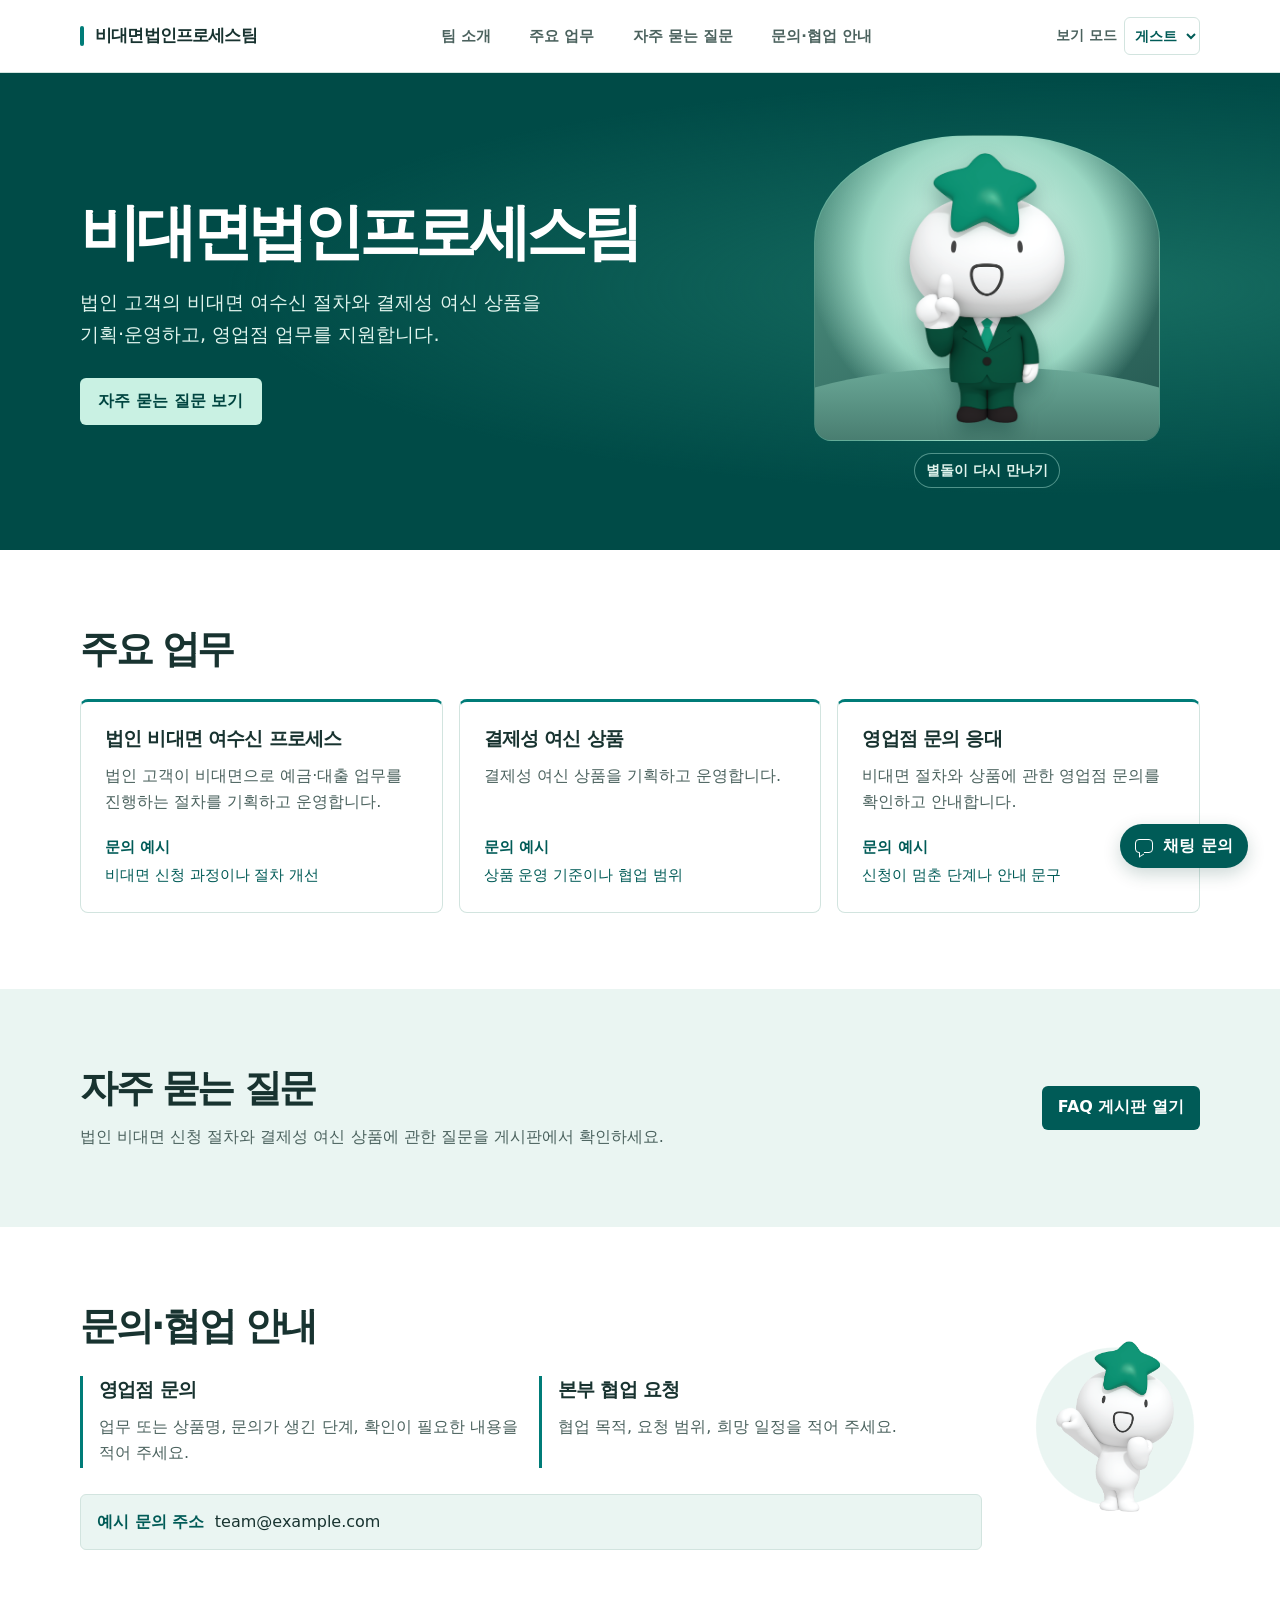
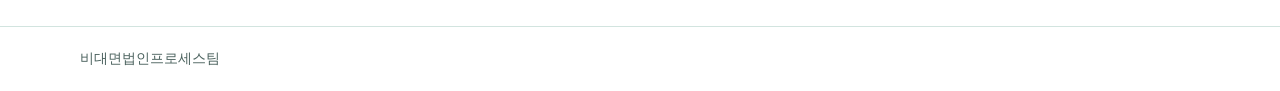
==== index.html @ e9e2f435 "Add team website and demo support chat" ====
<!doctype html>
<html lang="ko">
<head>
  <meta charset="utf-8">
  <meta name="viewport" content="width=device-width, initial-scale=1">
  <meta name="description" content="비대면법인프로세스팀의 주요 업무와 영업점 및 본부 협업부서를 위한 FAQ입니다.">
  <title>비대면법인프로세스팀</title>
  <link rel="stylesheet" href="styles.css">
  <script src="navigation.js" defer></script>
  <script src="support-chat.js" defer></script>
</head>
<body>
  <a class="skip" href="#intro">본문으로 건너뛰기</a>
  <header class="header">
    <div class="wrap header-inner">
      <a class="brand" href="#intro">비대면법인프로세스팀</a>
      <button class="menu-button" id="menu-button" type="button" aria-expanded="false" aria-controls="site-nav">메뉴</button>
      <nav class="site-nav" id="site-nav" aria-label="주요 메뉴">
        <a href="#intro">팀 소개</a>
        <a href="#work">주요 업무</a>
        <a href="faq.html">자주 묻는 질문</a>
        <a href="#contact">문의·협업 안내</a>
      </nav>
      <label class="role-picker" for="role-view">
        <span>보기 모드</span>
        <select id="role-view">
          <option value="guest">게스트</option>
          <option value="admin">관리자</option>
        </select>
      </label>
    </div>
  </header>

  <main>
    <section class="hero" id="intro" aria-labelledby="intro-title">
      <div class="wrap hero-inner">
        <div>
          <h1 id="intro-title">비대면법인프로세스팀</h1>
          <p>법인 고객의 비대면 여수신 절차와 결제성 여신 상품을 기획·운영하고, 영업점 업무를 지원합니다.</p>
          <a class="primary" href="faq.html">자주 묻는 질문 보기</a>
        </div>
        <div class="hero-art">
          <div class="hero-portal" id="hero-portal">
            <img class="hero-mascot" src="images/byeoldori-suit.png" width="340" height="591" alt="양복 입은 별돌이">
            <span class="portal-door" aria-hidden="true"></span>
            <span class="portal-door" aria-hidden="true"></span>
          </div>
          <button class="portal-replay" type="button" id="portal-replay" aria-controls="hero-portal" hidden>별돌이 다시 만나기</button>
        </div>
      </div>
    </section>

    <section class="section wrap" id="work" aria-labelledby="work-title">
      <h2 id="work-title">주요 업무</h2>
      <div class="work-grid">
        <article class="work-card">
          <h3>법인 비대면 여수신 프로세스</h3>
          <p>법인 고객이 비대면으로 예금·대출 업무를 진행하는 절차를 기획하고 운영합니다.</p>
          <p class="example"><strong>문의 예시</strong>비대면 신청 과정이나 절차 개선</p>
        </article>
        <article class="work-card">
          <h3>결제성 여신 상품</h3>
          <p>결제성 여신 상품을 기획하고 운영합니다.</p>
          <p class="example"><strong>문의 예시</strong>상품 운영 기준이나 협업 범위</p>
        </article>
        <article class="work-card">
          <h3>영업점 문의 응대</h3>
          <p>비대면 절차와 상품에 관한 영업점 문의를 확인하고 안내합니다.</p>
          <p class="example"><strong>문의 예시</strong>신청이 멈춘 단계나 안내 문구</p>
        </article>
      </div>
    </section>

    <section class="section faq" id="faq" aria-labelledby="faq-link-title">
      <div class="wrap faq-teaser">
        <div>
          <h2 id="faq-link-title">자주 묻는 질문</h2>
          <p class="faq-note">법인 비대면 신청 절차와 결제성 여신 상품에 관한 질문을 게시판에서 확인하세요.</p>
        </div>
        <a class="faq-link" href="faq.html">FAQ 게시판 열기</a>
      </div>
    </section>

    <section class="section wrap" id="contact" aria-labelledby="contact-title">
      <div class="contact-layout">
        <div>
          <h2 id="contact-title">문의·협업 안내</h2>
          <div class="contact-grid">
            <article class="contact-card">
              <h3>영업점 문의</h3>
              <p>업무 또는 상품명, 문의가 생긴 단계, 확인이 필요한 내용을 적어 주세요.</p>
            </article>
            <article class="contact-card">
              <h3>본부 협업 요청</h3>
              <p>협업 목적, 요청 범위, 희망 일정을 적어 주세요.</p>
            </article>
          </div>
          <p class="channel"><strong>예시 문의 주소</strong> team@example.com</p>
        </div>
        <div class="contact-art">
          <img class="contact-mascot" src="images/byeoldori-cheer.png" width="409" height="592" alt="">
        </div>
      </div>
    </section>
  </main>

  <footer class="footer">
    <div class="wrap">비대면법인프로세스팀</div>
  </footer>

  <script>
    const motion = window.matchMedia("(prefers-reduced-motion: reduce)");
    const portal = document.querySelector("#hero-portal");
    const replay = document.querySelector("#portal-replay");

    function openPortal() {
      if (motion.matches) return;
      portal.removeAttribute("data-opening");
      void portal.offsetWidth;
      portal.setAttribute("data-opening", "");
    }

    function updateMotion() {
      replay.hidden = motion.matches;
      if (motion.matches) portal.removeAttribute("data-opening");
    }

    portal.addEventListener("animationend", event => {
      if (event.animationName === "open-portal") portal.removeAttribute("data-opening");
    });
    replay.addEventListener("click", openPortal);
    motion.addEventListener("change", updateMotion);
    updateMotion();

    const firstLook = new IntersectionObserver(entries => {
      if (entries.some(entry => entry.isIntersecting)) {
        openPortal();
        firstLook.disconnect();
      }
    }, { threshold: .18 });
    firstLook.observe(portal);
  </script>
</body>
</html>
---- styles.css ----
:root {
  color-scheme: light;
  --green: #007c78;
  --deep: #005b57;
  --ink: #183330;
  --muted: #4b625e;
  --mint: #eaf5f2;
  --line: #d2e4df;
  --white: #fff;
  font-family: "Apple SD Gothic Neo", "Malgun Gothic", "Noto Sans KR", system-ui, sans-serif;
  color: var(--ink);
  background: var(--white);
  scroll-padding-top: 86px;
}

*, *::before, *::after { box-sizing: border-box; }
body { margin: 0; line-height: 1.65; word-break: keep-all; overflow-wrap: anywhere; }
h1, h2, h3, p { margin: 0; }
a { color: inherit; }
a:focus-visible, button:focus-visible, summary:focus-visible {
  outline: 3px solid var(--green);
  outline-offset: 4px;
}

.wrap { width: min(100% - 64px, 1120px); margin-inline: auto; }
.skip {
  position: fixed;
  z-index: 5;
  inset: 12px auto auto 12px;
  padding: .6rem 1rem;
  transform: translateY(-180%);
  background: var(--white);
  color: var(--deep);
}
.skip:focus { transform: none; }

.header {
  position: sticky;
  top: 0;
  z-index: 2;
  background: var(--white);
  border-bottom: 1px solid var(--line);
}
.header-inner {
  min-height: 72px;
  display: flex;
  align-items: center;
  justify-content: space-between;
  gap: 1rem;
}
.brand {
  display: inline-flex;
  align-items: center;
  gap: .7rem;
  font-size: 1.06rem;
  font-weight: 820;
  letter-spacing: -.05em;
  text-decoration: none;
}
.brand::before {
  content: "";
  width: 4px;
  height: 1.2rem;
  border-radius: 2px;
  background: var(--green);
  flex: none;
}
.site-nav { display: flex; gap: clamp(.75rem, 2.6vw, 2rem); }
.site-nav a {
  padding: .5rem .2rem;
  font-size: .92rem;
  font-weight: 700;
  color: var(--muted);
  text-decoration: none;
}
.site-nav a:hover, .site-nav a[aria-current="page"] {
  color: var(--deep);
  text-decoration: underline;
  text-underline-offset: .35em;
}
.menu-button { display: none; }

.hero {
  overflow: hidden;
  background: radial-gradient(ellipse at 85% 45%, #176d61, transparent 56%), #004b47;
  color: var(--white);
}
.hero-inner {
  display: grid;
  grid-template-columns: minmax(0, 1.45fr) minmax(0, 1fr);
  gap: clamp(1.5rem, 6vw, 5rem);
  align-items: center;
  min-height: 410px;
  padding-block: 62px;
}
.hero h1 {
  font-size: clamp(2.45rem, 4.8vw, 4.5rem);
  line-height: 1.08;
  letter-spacing: -.085em;
  font-weight: 850;
}
.hero p {
  margin-top: 1.4rem;
  max-width: 31rem;
  color: #e0f4ed;
  font-size: clamp(1rem, 1.6vw, 1.2rem);
}
.primary {
  display: inline-flex;
  align-items: center;
  min-height: 47px;
  margin-top: 1.7rem;
  padding: .55rem 1.15rem;
  border-radius: 6px;
  background: #c9f1e3;
  color: #004540;
  font-weight: 780;
  text-decoration: none;
}
.primary:hover { background: var(--white); }
.primary:focus-visible { outline-color: var(--white); }

.hero-art {
  display: grid;
  justify-items: center;
  gap: .75rem;
}
.hero-portal {
  --portal-duration: 2s;
  position: relative;
  display: grid;
  place-items: center;
  width: min(100%, 346px);
  min-height: 306px;
  overflow: hidden;
  isolation: isolate;
  border: 1px solid #7ed1b759;
  border-radius: 46% 46% 17px 17px / 35% 35% 17px 17px;
  background:
    radial-gradient(circle at 50% 40%, #c0e9da 0 26%, #9bd7c3 49%, transparent 71%),
    linear-gradient(148deg, #559987, #235750);
}
.hero-portal::before {
  content: "";
  position: absolute;
  inset: auto 0 0;
  height: 24%;
  background: linear-gradient(transparent, #163d3666), #6ba998;
  clip-path: ellipse(72% 100% at 50% 100%);
}
.hero-mascot {
  position: relative;
  display: block;
  width: auto;
  height: 270px;
  max-width: 100%;
  object-fit: contain;
  filter: drop-shadow(0 10px 10px #002e2959);
}
.portal-door {
  visibility: hidden;
  position: absolute;
  z-index: 1;
  inset: 0 auto 0 0;
  width: 50.25%;
  border-right: 1px solid #8cd7c3;
  background:
    repeating-linear-gradient(90deg, transparent 0 17px, #a8e3d01f 17px 18px),
    linear-gradient(115deg, #0b5a52, #158273);
  pointer-events: none;
  --exit: -103%;
}
.portal-door + .portal-door {
  inset: 0 0 0 auto;
  border-right: 0;
  border-left: 1px solid #8cd7c3;
  background:
    repeating-linear-gradient(90deg, transparent 0 17px, #a8e3d01f 17px 18px),
    linear-gradient(245deg, #0b5a52, #158273);
  --exit: 103%;
}
.portal-door::after {
  content: "";
  position: absolute;
  top: 49%;
  right: .6rem;
  width: .45rem;
  height: 1.4rem;
  border-radius: 99px;
  background: #b8eadd;
}
.portal-door + .portal-door::after { right: auto; left: .6rem; }
.hero-portal[data-opening] .portal-door {
  animation: open-portal var(--portal-duration) cubic-bezier(.42, 0, .3, 1) both;
}
.hero-portal[data-opening] .hero-mascot {
  animation: reveal-mascot var(--portal-duration) ease-in-out both;
}
.portal-replay {
  padding: .32rem .7rem;
  border: 1px solid #a7e2d47a;
  border-radius: 99px;
  background: #004b47;
  color: #e0f4ed;
  font: inherit;
  font-size: .875rem;
  font-weight: 700;
  cursor: pointer;
}
.portal-replay:hover, .portal-replay:focus-visible { border-color: var(--white); }
.portal-replay:focus-visible { outline-color: var(--white); }

@keyframes open-portal {
  0%, 12% { visibility: visible; transform: translateX(0); }
  99% { visibility: visible; }
  100% { visibility: hidden; transform: translateX(var(--exit)); }
}
@keyframes reveal-mascot {
  0%, 18% { transform: translateY(10px) scale(.9); }
  100% { transform: none; }
}
@media (prefers-reduced-motion: reduce) {
  .hero-portal[data-opening] .portal-door,
  .hero-portal[data-opening] .hero-mascot { animation: none; }
  .portal-replay { display: none; }
}

.section { padding-block: 76px; }
.section h2 {
  font-size: clamp(1.85rem, 3vw, 2.55rem);
  line-height: 1.2;
  letter-spacing: -.065em;
  font-weight: 820;
}
.work-grid, .contact-grid {
  display: grid;
  gap: 16px;
  margin-top: 27px;
}
.work-grid { grid-template-columns: repeat(3, minmax(0, 1fr)); }
.work-card {
  display: flex;
  flex-direction: column;
  padding: 24px;
  border: 1px solid var(--line);
  border-top: 3px solid var(--green);
  border-radius: 8px;
}
.work-card h3, .contact-card h3 {
  font-size: 1.2rem;
  line-height: 1.35;
  letter-spacing: -.04em;
}
.work-card p, .contact-card p { margin-top: .65rem; color: var(--muted); }
.work-card .example {
  display: block;
  margin-top: auto;
  padding-top: 1.25rem;
  color: var(--deep);
  font-size: .94rem;
}
.example strong { display: block; margin-bottom: .15rem; }

.faq { background: var(--mint); }
.faq-teaser {
  display: flex;
  align-items: center;
  justify-content: space-between;
  flex-wrap: wrap;
  gap: 1.25rem;
}
.faq-note { margin-top: .85rem; color: var(--muted); }
.faq-link {
  display: inline-flex;
  align-items: center;
  min-height: 44px;
  padding: .5rem 1rem;
  border-radius: 6px;
  background: var(--deep);
  color: var(--white);
  font-weight: 750;
  text-decoration: none;
}
.faq-link:hover { background: #004b47; }
.faq-page { display: flex; flex-direction: column; min-height: 100vh; }
.faq-page main { flex: 1; }
.faq-heading { padding-block: clamp(2rem, 5vw, 4.5rem); }
.faq-heading-inner {
  display: grid;
  grid-template-columns: minmax(0, 1fr) minmax(0, 164px);
  gap: 1.25rem;
  align-items: center;
}
.faq-heading h1 {
  margin-top: .65rem;
  font-size: clamp(2rem, 4.5vw, 3.5rem);
  font-weight: 850;
  line-height: 1.15;
  letter-spacing: -.07em;
}
.back-link { color: var(--deep); font-weight: 750; text-underline-offset: .23em; }
.faq-mascot { display: block; width: 100%; height: auto; }
.faq-board { padding-block: clamp(1.65rem, 4vw, 3.25rem) 4rem; }
.accordion {
  border: 1px solid var(--line);
  border-radius: 9px;
  background: var(--white);
}
details + details { border-top: 1px solid var(--line); }
summary {
  display: flex;
  align-items: center;
  justify-content: space-between;
  gap: 1rem;
  padding: 1.1rem 1.2rem;
  font-weight: 780;
  list-style: none;
  cursor: pointer;
}
summary::-webkit-details-marker { display: none; }
summary::after {
  content: "+";
  flex: none;
  color: var(--deep);
  font-size: 1.3rem;
  line-height: 1;
}
details[open] summary::after { content: "−"; }
summary:hover, summary:focus-visible { color: var(--deep); }
details p { padding: 0 1.2rem 1.1rem; color: var(--muted); }
details a { color: var(--deep); font-weight: 700; text-underline-offset: .19em; }

.contact-layout {
  display: grid;
  grid-template-columns: minmax(0, 1fr) minmax(0, 170px);
  gap: clamp(1rem, 4vw, 3rem);
  align-items: center;
}
.contact-grid { grid-template-columns: repeat(2, minmax(0, 1fr)); }
.contact-art {
  display: grid;
  place-items: center;
  background: radial-gradient(circle, var(--mint) 0 65%, transparent 66%);
}
.contact-mascot {
  display: block;
  width: 118px;
  height: auto;
  max-width: 100%;
}
.contact-card {
  border-left: 3px solid var(--green);
  padding: .1rem 0 .1rem 1rem;
}
.channel {
  margin-top: 1.65rem;
  padding: .85rem 1rem;
  border: 1px solid var(--line);
  border-radius: 6px;
  background: var(--mint);
}
.channel strong { display: inline-block; margin-right: .35rem; color: var(--deep); }
.footer {
  padding-block: 1.25rem;
  border-top: 1px solid var(--line);
  color: var(--muted);
  font-size: .9rem;
}

@media (max-width: 900px) {
  .work-grid { grid-template-columns: repeat(2, minmax(0, 1fr)); }
  .section { padding-block: 58px; }
}

@media (max-width: 720px) {
  .wrap { width: calc(100% - 32px); }
  .header-inner { min-height: 64px; flex-wrap: wrap; gap: 0 .65rem; }
  .menu-button {
    display: inline-flex;
    align-items: center;
    gap: .5rem;
    min-height: 40px;
    padding: .4rem .7rem;
    border: 1px solid var(--line);
    border-radius: 5px;
    background: var(--white);
    color: var(--deep);
    font: inherit;
    font-size: .875rem;
    font-weight: 750;
    cursor: pointer;
  }
  .menu-button::before {
    content: "";
    width: .9rem;
    height: .6rem;
    border-block: 2px solid currentColor;
    background: linear-gradient(currentColor, currentColor) center / 100% 1px no-repeat;
  }
  .site-nav { display: none; }
  .site-nav[data-expanded] {
    display: grid;
    flex-basis: 100%;
    gap: 0;
    padding-bottom: .5rem;
    border-top: 1px solid var(--line);
  }
  .site-nav a { padding: .65rem .2rem; }
  .hero-inner { grid-template-columns: 1fr; min-height: 0; gap: .6rem; padding-block: 43px 22px; }
  .hero h1 { font-size: clamp(2.1rem, 9vw, 3.5rem); }
  .hero-art { margin-top: .7rem; }
  .hero-portal { width: 100%; min-height: 190px; border-radius: 33% 33% 12px 12px / 22% 22% 12px 12px; }
  .hero-mascot { height: 160px; }
  .section { padding-block: 43px; }
  .work-grid, .contact-grid { grid-template-columns: 1fr; }
  .work-grid, .contact-grid { margin-top: 20px; }
  .work-card { padding: 18px 16px; }
  .faq-heading-inner { grid-template-columns: minmax(0, 1fr) minmax(0, 84px); gap: .65rem; }
  .contact-layout { grid-template-columns: 1fr; }
  .contact-art { width: 110px; justify-self: end; }
  .contact-mascot { width: 75px; }
  summary { padding-inline: .9rem; }
  details p { padding-inline: .9rem; }
}

[hidden] { display: none !important; }
.visually-hidden {
  position: absolute;
  width: 1px;
  height: 1px;
  padding: 0;
  margin: -1px;
  overflow: hidden;
  clip-path: inset(50%);
  white-space: nowrap;
}
.role-picker {
  display: inline-flex;
  align-items: center;
  gap: .45rem;
  color: var(--muted);
  font-size: .875rem;
  font-weight: 700;
  white-space: nowrap;
}
.role-picker select, .chat-history select {
  min-height: 38px;
  min-width: 0;
  border: 1px solid var(--line);
  border-radius: 6px;
  background: var(--white);
  color: var(--deep);
  padding: .32rem .38rem;
  font: inherit;
}
select:focus-visible, textarea:focus-visible {
  outline: 2px solid var(--green);
  outline-offset: 2px;
}
.guest-chat {
  position: fixed;
  z-index: 3;
  right: clamp(.75rem, 3vw, 2rem);
  bottom: clamp(.75rem, 3vw, 2rem);
  display: grid;
  justify-items: end;
  gap: .65rem;
}
.chat-toggle, .chat-form button {
  display: inline-flex;
  justify-content: center;
  align-items: center;
  gap: .65rem;
  min-height: 44px;
  padding: .55rem .95rem;
  border: 0;
  border-radius: 8px;
  background: var(--deep);
  color: var(--white);
  font: inherit;
  font-weight: 780;
  cursor: pointer;
}
.chat-toggle { border-radius: 99px; box-shadow: 0 6px 18px #003b3433; }
.chat-toggle:hover, .chat-form button:hover { background: #004742; }
.chat-icon {
  position: relative;
  width: 18px;
  height: 14px;
  border: 1.5px solid currentColor;
  border-radius: 4px;
}
.chat-icon::after {
  content: "";
  position: absolute;
  left: 3px;
  bottom: -4px;
  width: 5px;
  height: 5px;
  transform: skewY(-32deg);
  border: solid currentColor;
  border-width: 0 0 1.5px 1.5px;
  background: var(--deep);
}
.chat-window {
  display: flex;
  flex-direction: column;
  width: min(360px, calc(100vw - 1.5rem));
  height: min(480px, calc(100dvh - 5rem));
  overflow: hidden;
  border: 1px solid var(--line);
  border-radius: 13px;
  background: var(--white);
  box-shadow: 0 12px 38px #123c3540;
}
.chat-window .transcript { flex: 1; }
.chat-titlebar {
  display: flex;
  justify-content: space-between;
  align-items: flex-start;
  gap: .5rem;
  padding: .8rem 1rem;
  background: var(--deep);
  color: var(--white);
}
.chat-titlebar h2 { font-size: 1.15rem; }
.chat-titlebar p { color: #d6eee7; font-size: .8rem; }
.chat-titlebar button {
  width: 34px;
  height: 34px;
  border: 1px solid #ffffff66;
  border-radius: 5px;
  background: transparent;
  color: inherit;
  font-size: 1.2rem;
  cursor: pointer;
}
.chat-titlebar button:focus-visible { outline-color: var(--white); }
.chat-history, .chat-form {
  display: grid;
  grid-template-columns: minmax(0, 1fr) auto;
  align-items: center;
  gap: .5rem;
  padding: .65rem .8rem;
  border-bottom: 1px solid var(--line);
}
.chat-history button {
  min-height: 38px;
  padding: .3rem .6rem;
  border: 1px solid var(--line);
  border-radius: 6px;
  background: var(--mint);
  color: var(--deep);
  font: inherit;
  font-weight: 730;
  cursor: pointer;
}
.transcript {
  display: flex;
  flex-direction: column;
  gap: .6rem;
  padding: .8rem;
  min-height: 0;
  overflow: auto;
  background: #f5faf8;
}
.chat-empty { color: var(--muted); font-size: .9rem; }
.chat-message {
  align-self: flex-start;
  max-width: 90%;
  padding: .45rem .7rem;
  border: 1px solid var(--line);
  border-radius: 8px;
  background: var(--white);
  overflow-wrap: anywhere;
}
.chat-message.guest { align-self: flex-end; background: var(--mint); }
.admin-thread .chat-message.guest { align-self: flex-start; }
.admin-thread .chat-message.admin { align-self: flex-end; }
.chat-message p { white-space: pre-wrap; }
.chat-meta { display: block; color: var(--muted); font-size: .78rem; }
.chat-form { border-top: 1px solid var(--line); border-bottom: 0; }
.chat-form textarea {
  width: 100%;
  min-height: 48px;
  padding: .42rem .55rem;
  resize: vertical;
  border: 1px solid var(--line);
  border-radius: 6px;
  color: var(--ink);
  font: inherit;
  font-size: 1rem;
}
.chat-form button { white-space: nowrap; }
.chat-status { padding: .35rem .8rem; color: var(--deep); font-size: .875rem; }
.chat-lifecycle {
  display: flex;
  align-items: center;
  justify-content: space-between;
  gap: .55rem;
  padding: .45rem .8rem;
  border-top: 1px solid var(--line);
  background: var(--mint);
  color: var(--ink);
  font-size: .85rem;
}
.chat-lifecycle button {
  flex: none;
  padding: .3rem .5rem;
  border: 1px solid var(--line);
  border-radius: 5px;
  background: var(--white);
  color: var(--deep);
  font: inherit;
  font-weight: 750;
  cursor: pointer;
}
.chat-lifecycle button:hover { border-color: var(--deep); }

.admin-chat { padding-block: clamp(2rem, 5vw, 4rem); }
.admin-heading h1 {
  font-size: clamp(2rem, 5vw, 3.3rem);
  line-height: 1.15;
  letter-spacing: -.06em;
}
.admin-heading p { margin-top: .65rem; color: var(--muted); }
.inbox {
  display: grid;
  grid-template-columns: minmax(0, 1fr) minmax(0, 2fr);
  gap: 1rem;
  margin-top: 1.6rem;
}
.inbox-list, .admin-thread {
  min-width: 0;
  border: 1px solid var(--line);
  border-radius: 10px;
  background: var(--white);
}
.inbox-filters {
  display: grid;
  grid-template-columns: repeat(3, minmax(0, 1fr));
  border-bottom: 1px solid var(--line);
  padding: .45rem;
  gap: .35rem;
}
.inbox-filters button, .inbox-item {
  min-width: 0;
  padding: .55rem .4rem;
  border: 0;
  border-radius: 6px;
  background: var(--white);
  color: var(--muted);
  font: inherit;
  font-weight: 750;
  cursor: pointer;
}
.inbox-filters button[aria-pressed="true"], .inbox-item[aria-current="true"] {
  background: var(--mint);
  color: var(--deep);
}
.inbox-filters button:hover, .inbox-item:hover { color: var(--deep); }
.inbox-empty { padding: .85rem; color: var(--muted); }
#inbox-items { margin: 0; padding: .4rem; list-style: none; }
.inbox-item {
  width: 100%;
  padding: .65rem;
  text-align: left;
  overflow-wrap: anywhere;
}
.inbox-item span { display: block; color: var(--muted); font-weight: 500; font-size: .82rem; }
.admin-thread-heading {
  display: flex;
  justify-content: space-between;
  align-items: flex-start;
  gap: .6rem;
  padding: .9rem 1rem;
}
.admin-thread-heading h2 { font-size: 1.15rem; overflow-wrap: anywhere; }
.thread-state {
  padding: .2rem .55rem;
  border-radius: 99px;
  background: var(--mint);
  color: var(--deep);
  white-space: nowrap;
  font-size: .85rem;
  font-weight: 750;
}
.admin-thread .transcript { height: clamp(200px, 38vh, 380px); }

@media (max-width: 720px) {
  .brand { flex: 1; font-size: .94rem; }
  .role-picker { order: 1; }
  .role-picker span { position: absolute; width: 1px; height: 1px; overflow: hidden; clip-path: inset(50%); }
  .menu-button { order: 2; }
  .site-nav { order: 3; }
  .inbox { grid-template-columns: 1fr; }
  .guest-chat { right: .75rem; bottom: .75rem; }
}
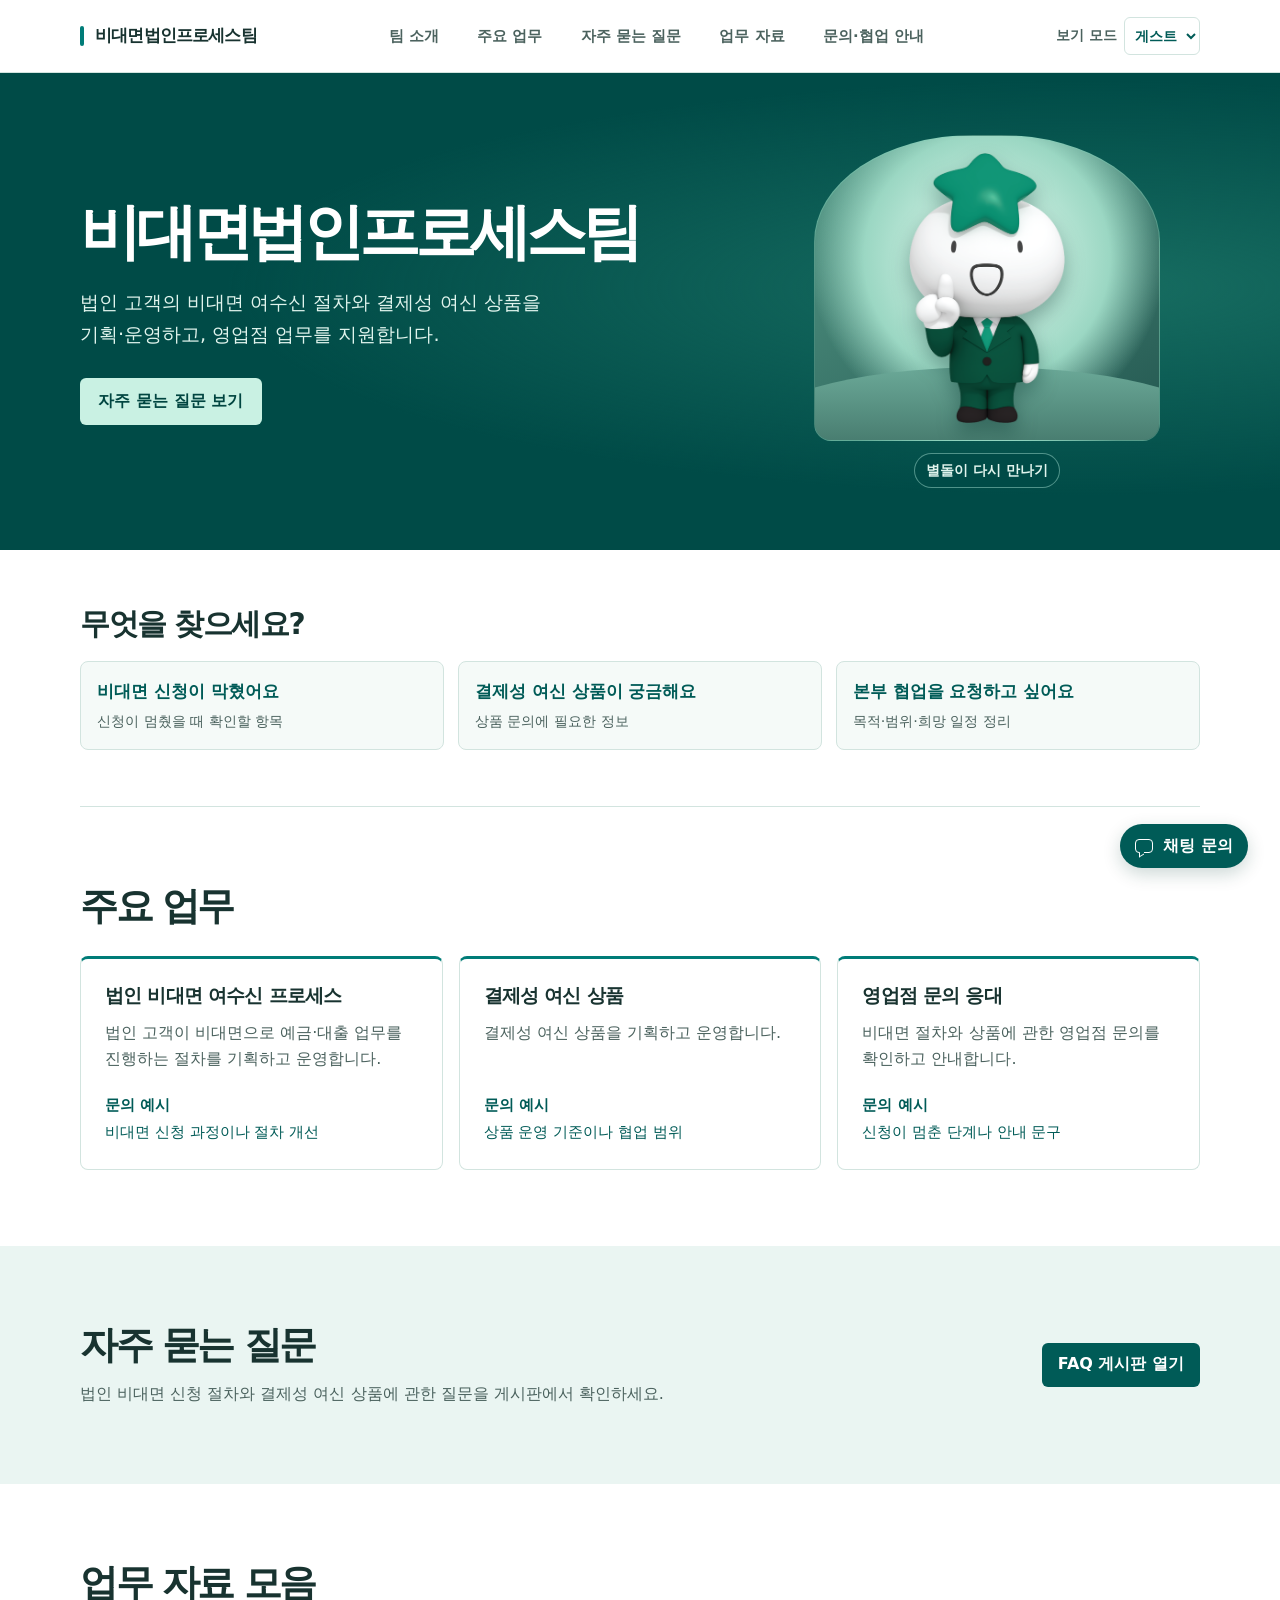
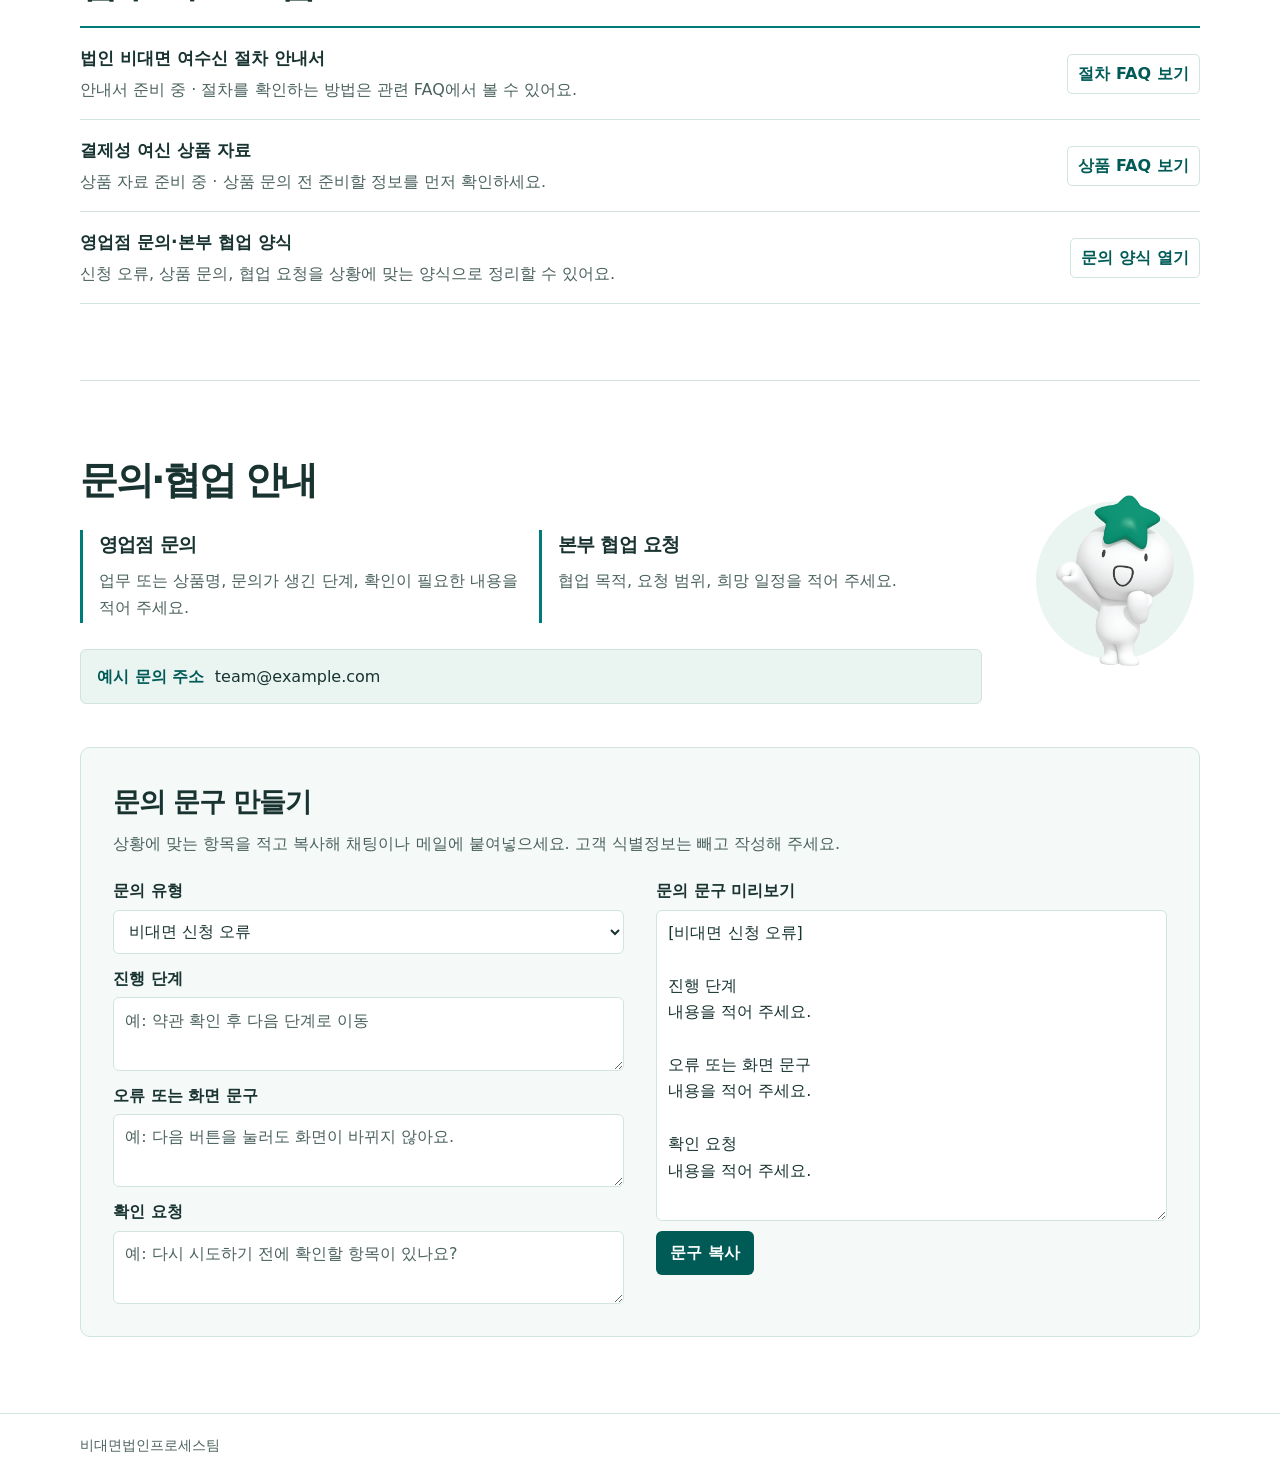
==== commit 5a622514: "Add team resources and inquiry templates" ====
--- a/index.html
+++ b/index.html
@@ -8,6 +8,7 @@
   <link rel="stylesheet" href="styles.css">
   <script src="navigation.js" defer></script>
   <script src="support-chat.js" defer></script>
+  <script src="request-template.js" defer></script>
 </head>
 <body>
   <a class="skip" href="#intro">본문으로 건너뛰기</a>
@@ -19,6 +20,7 @@
         <a href="#intro">팀 소개</a>
         <a href="#work">주요 업무</a>
         <a href="faq.html">자주 묻는 질문</a>
+        <a href="#resources">업무 자료</a>
         <a href="#contact">문의·협업 안내</a>
       </nav>
       <label class="role-picker" for="role-view">
@@ -47,6 +49,24 @@
           </div>
           <button class="portal-replay" type="button" id="portal-replay" aria-controls="hero-portal" hidden>별돌이 다시 만나기</button>
         </div>
+      </div>
+    </section>
+
+    <section class="wrap quick-start" id="quick-start" aria-labelledby="quick-title">
+      <h2 id="quick-title">무엇을 찾으세요?</h2>
+      <div class="quick-grid">
+        <a class="quick-link" href="faq.html#application-error">
+          <strong>비대면 신청이 막혔어요</strong>
+          <span>신청이 멈췄을 때 확인할 항목</span>
+        </a>
+        <a class="quick-link" href="faq.html#payment-credit">
+          <strong>결제성 여신 상품이 궁금해요</strong>
+          <span>상품 문의에 필요한 정보</span>
+        </a>
+        <a class="quick-link" href="#request-template" data-request-kind="collaboration">
+          <strong>본부 협업을 요청하고 싶어요</strong>
+          <span>목적·범위·희망 일정 정리</span>
+        </a>
       </div>
     </section>
 
@@ -81,6 +101,33 @@
       </div>
     </section>
 
+    <section class="section wrap" id="resources" aria-labelledby="resources-title">
+      <h2 id="resources-title">업무 자료 모음</h2>
+      <ul class="resource-list">
+        <li>
+          <div>
+            <h3>법인 비대면 여수신 절차 안내서</h3>
+            <p>안내서 준비 중 · 절차를 확인하는 방법은 관련 FAQ에서 볼 수 있어요.</p>
+          </div>
+          <a href="faq.html#remote-procedure">절차 FAQ 보기</a>
+        </li>
+        <li>
+          <div>
+            <h3>결제성 여신 상품 자료</h3>
+            <p>상품 자료 준비 중 · 상품 문의 전 준비할 정보를 먼저 확인하세요.</p>
+          </div>
+          <a href="faq.html#payment-credit">상품 FAQ 보기</a>
+        </li>
+        <li>
+          <div>
+            <h3>영업점 문의·본부 협업 양식</h3>
+            <p>신청 오류, 상품 문의, 협업 요청을 상황에 맞는 양식으로 정리할 수 있어요.</p>
+          </div>
+          <a href="#request-template">문의 양식 열기</a>
+        </li>
+      </ul>
+    </section>
+
     <section class="section wrap" id="contact" aria-labelledby="contact-title">
       <div class="contact-layout">
         <div>
@@ -101,6 +148,29 @@
           <img class="contact-mascot" src="images/byeoldori-cheer.png" width="409" height="592" alt="">
         </div>
       </div>
+      <section class="request-builder" id="request-template" aria-labelledby="request-title">
+        <h3 id="request-title">문의 문구 만들기</h3>
+        <p>상황에 맞는 항목을 적고 복사해 채팅이나 메일에 붙여넣으세요. 고객 식별정보는 빼고 작성해 주세요.</p>
+        <div class="request-grid">
+          <div class="request-editor">
+            <label for="request-kind">문의 유형</label>
+            <select id="request-kind">
+              <option value="application">비대면 신청 오류</option>
+              <option value="product">결제성 여신 상품 문의</option>
+              <option value="collaboration">본부 협업 요청</option>
+            </select>
+            <div id="request-fields" class="request-fields"></div>
+          </div>
+          <div class="request-preview">
+            <label for="request-output">문의 문구 미리보기</label>
+            <textarea id="request-output" rows="11" readonly></textarea>
+            <div class="request-actions">
+              <button type="button" id="copy-request">문구 복사</button>
+              <p id="copy-status" role="status"></p>
+            </div>
+          </div>
+        </div>
+      </section>
     </section>
   </main>
 
--- a/styles.css
+++ b/styles.css
@@ -696,3 +696,128 @@
   .inbox { grid-template-columns: 1fr; }
   .guest-chat { right: .75rem; bottom: .75rem; }
 }
+
+.quick-start {
+  padding-block: clamp(2rem, 4.5vw, 3.5rem);
+  border-bottom: 1px solid var(--line);
+}
+.quick-start h2 {
+  font-size: clamp(1.4rem, 2.6vw, 1.85rem);
+  line-height: 1.25;
+  letter-spacing: -.05em;
+}
+.quick-grid {
+  display: grid;
+  grid-template-columns: repeat(3, minmax(0, 1fr));
+  gap: .85rem;
+  margin-top: 1.1rem;
+}
+.quick-link {
+  display: grid;
+  gap: .25rem;
+  align-content: start;
+  padding: 1rem;
+  border: 1px solid var(--line);
+  border-radius: 8px;
+  background: #f5faf8;
+  color: var(--deep);
+  text-decoration: none;
+}
+.quick-link:hover { border-color: var(--green); background: var(--mint); }
+.quick-link strong { font-size: 1.05rem; }
+.quick-link span { color: var(--muted); font-size: .9rem; }
+
+#resources { border-bottom: 1px solid var(--line); }
+.resource-list {
+  margin: 1.3rem 0 0;
+  padding: 0;
+  border-top: 2px solid var(--green);
+  list-style: none;
+}
+.resource-list li {
+  display: flex;
+  justify-content: space-between;
+  align-items: center;
+  gap: .8rem 1.3rem;
+  padding-block: 1rem;
+  border-bottom: 1px solid var(--line);
+}
+.resource-list h3 { font-size: 1.08rem; }
+.resource-list p { margin-top: .25rem; color: var(--muted); }
+.resource-list a {
+  flex: none;
+  display: inline-flex;
+  align-items: center;
+  min-height: 40px;
+  padding: .35rem .65rem;
+  border: 1px solid var(--line);
+  border-radius: 5px;
+  color: var(--deep);
+  font-weight: 750;
+  text-decoration: none;
+}
+.resource-list a:hover { background: var(--mint); }
+
+.request-builder {
+  margin-top: 2.65rem;
+  padding: clamp(1rem, 3vw, 2rem);
+  border: 1px solid var(--line);
+  border-radius: 10px;
+  background: #f5faf8;
+}
+.request-builder h3 { font-size: clamp(1.35rem, 2.4vw, 1.7rem); letter-spacing: -.04em; }
+.request-builder > p { margin-top: .4rem; color: var(--muted); }
+.request-grid {
+  display: grid;
+  grid-template-columns: repeat(2, minmax(0, 1fr));
+  gap: clamp(1rem, 3vw, 2rem);
+  margin-top: 1.3rem;
+}
+.request-builder label { display: block; font-weight: 750; }
+.request-builder select, .request-builder textarea {
+  display: block;
+  width: 100%;
+  min-width: 0;
+  margin-top: .32rem;
+  padding: .58rem .7rem;
+  border: 1px solid var(--line);
+  border-radius: 6px;
+  background: var(--white);
+  color: var(--ink);
+  font: inherit;
+}
+.request-builder select { min-height: 44px; }
+.request-builder textarea { resize: vertical; font-weight: 500; }
+.request-builder textarea::placeholder { color: var(--muted); }
+.request-fields { display: grid; gap: .75rem; margin-top: .75rem; }
+.request-actions {
+  display: flex;
+  flex-wrap: wrap;
+  align-items: center;
+  gap: .5rem .85rem;
+  margin-top: .65rem;
+}
+.request-actions button {
+  padding: .52rem .9rem;
+  min-height: 44px;
+  border: 0;
+  border-radius: 6px;
+  background: var(--deep);
+  color: var(--white);
+  font: inherit;
+  font-weight: 750;
+  cursor: pointer;
+}
+.request-actions button:hover { background: #004742; }
+#copy-status { color: var(--deep); font-size: .88rem; }
+.faq-board details:target { background: #f5faf8; }
+
+@media (721px <= width <= 940px) {
+  .site-nav { gap: .6rem; }
+  .role-picker span { position: absolute; width: 1px; height: 1px; overflow: hidden; clip-path: inset(50%); }
+}
+@media (max-width: 720px) {
+  .quick-grid, .request-grid { grid-template-columns: 1fr; }
+  .resource-list li { flex-wrap: wrap; }
+  .request-builder { margin-top: 1.65rem; }
+}
